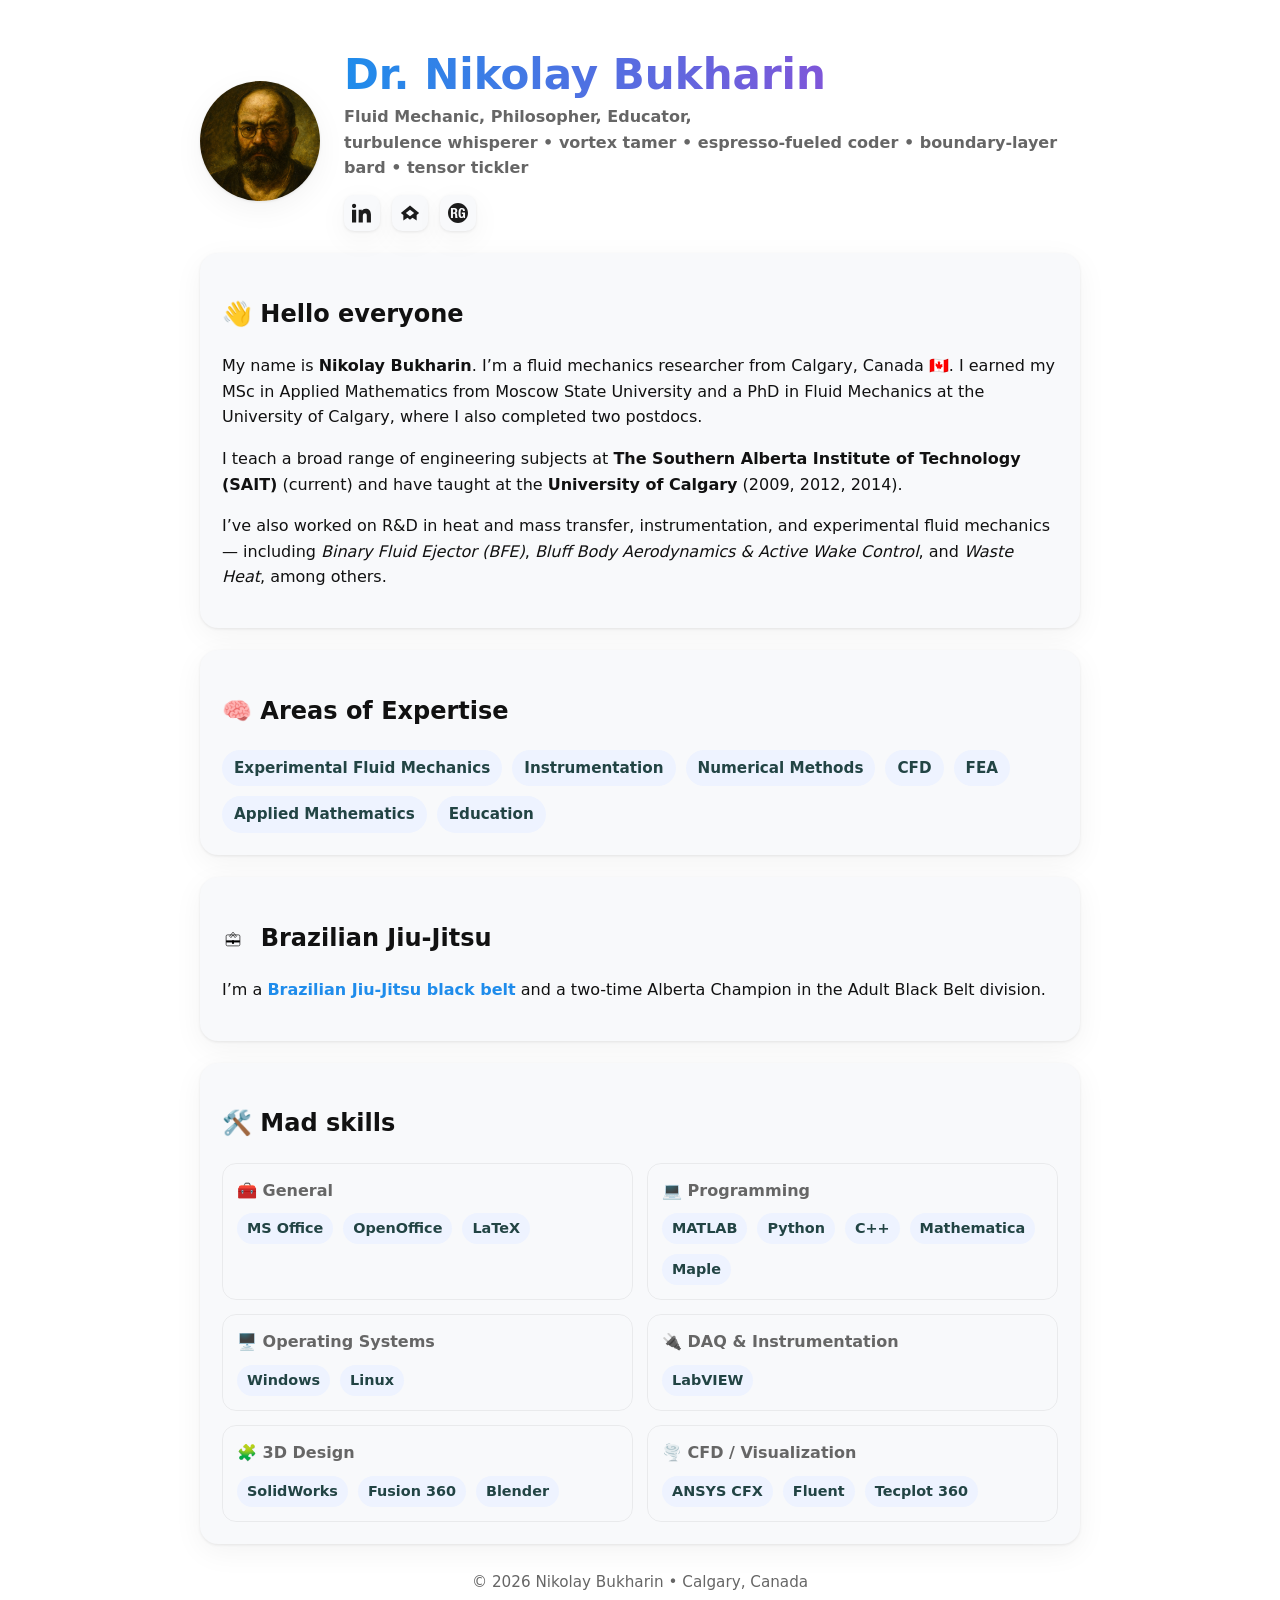
==== index.htm @ e70defe9 "Update index.htm" ====
<!doctype html>
<html lang="en">
<head>
  <meta charset="utf-8" />
  <meta name="viewport" content="width=device-width,initial-scale=1" />
  <title>Dr. Nikolay Bukharin — Fluid Mechanic</title>
  <meta name="description" content="Dr. Nikolay Bukharin — Fluid Mechanic, Philosopher, Educator, turbulence whisperer, vortex tamer, espresso-fueled coder." />
  <meta property="og:title" content="Dr. Nikolay Bukharin" />
  <meta property="og:description" content="Fluid Mechanic, Philosopher, Educator, turbulence whisperer, vortex tamer." />
  <meta property="og:type" content="website" />
  <meta property="og:image" content="og-image.jpg" />
  <meta name="theme-color" content="#1f8ceb" />
  <link rel="icon" href="favicon.ico" />
  <style>
    :root{
      --bg:#fff; --text:#111; --muted:#666; --card:#f8f9fb;
      --ring1:#1f8ceb; --ring2:#7f56d9; --ring3:#12b886;
      --accent:#1f8ceb; --accent2:#7f56d9;
      --pill:#eef3ff; --pill-text:#244;
      --shadow:0 1px 3px rgba(0,0,0,.08), 0 8px 30px rgba(0,0,0,.05);
      --maxw:880px;
    }
    @media (prefers-color-scheme: dark){
      :root{
        --bg:#0b0e11; --text:#e8eef5; --muted:#a9b3c1; --card:#11151b;
        --pill:#172033; --pill-text:#e8eef5; --shadow:0 8px 30px rgba(0,0,0,.35);
      }
    }
    html,body{margin:0; padding:0; background:var(--bg); color:var(--text); font:16px/1.6 system-ui, -apple-system, Segoe UI, Roboto, Inter, Arial, sans-serif;}
    .wrap{max-width:var(--maxw); margin:0 auto; padding:40px 20px 80px;}
    a{color:var(--accent); text-decoration:none;}
    a:hover{opacity:.9;}

    .hero{display:grid; grid-template-columns:120px 1fr; gap:24px; align-items:center; margin:12px 0 10px;}
    .avatar{position:relative; width:120px; aspect-ratio:1/1; border-radius:50%; overflow:hidden; box-shadow:var(--shadow);}
    .avatar img{width:100%; height:100%; object-fit:cover; display:block;}
    .ring{position:absolute; inset:-6px; border-radius:50%;
      background:conic-gradient(from 0deg, var(--ring1), var(--ring2), var(--ring3), var(--ring1));
      filter:saturate(120%); animation:spin 10s linear infinite; z-index:-1;}
    @keyframes spin{to{transform:rotate(360deg);}}
    @media (prefers-reduced-motion: reduce){ .ring{animation:none;} }

    .title{margin:0; font-size:clamp(24px, 4vw, 42px); line-height:1.1; font-weight:800;}
    .gradient{
      background:linear-gradient(90deg, var(--accent), var(--accent2));
      -webkit-background-clip:text; background-clip:text; color:transparent;
      animation:hue 14s linear infinite;
    }
    @keyframes hue{to{filter:hue-rotate(360deg);}}
    @media (prefers-reduced-motion: reduce){ .gradient{animation:none;} }
    .subtitle{margin:6px 0 0; color:var(--muted); font-weight:600;}
    .roles{display:inline-block; min-height:1.6em}

    .social{display:flex; gap:12px; margin:14px 0 0;}
    .icon{width:36px; height:36px; border-radius:10px; display:grid; place-items:center; background:var(--card); box-shadow:var(--shadow); transition:transform .12s ease;}
    .icon:hover{transform:translateY(-2px) scale(1.03);}
    .icon svg{width:20px; height:20px; fill:currentColor; color:var(--text); opacity:.95;}
    .icon--linkedin{color:#0A66C2;}
    .icon--scholar{color:#4285F4;}
    .icon--rg{color:#00CCBB;}

    .card{background:var(--card); border-radius:18px; padding:22px; box-shadow:var(--shadow); margin:22px 0;}
    .pillset{display:flex; gap:10px; flex-wrap:wrap; margin-top:10px;}
    .pill{background:var(--pill); color:var(--pill-text); padding:6px 12px; border-radius:999px; font-weight:600; font-size:.95rem;}

    .skillgrid{display:grid; grid-template-columns:1fr; gap:14px;}
    @media (min-width:720px){ .skillgrid{grid-template-columns:1fr 1fr;}}
    .skill{background:transparent; border:1px solid rgba(0,0,0,.06); border-radius:14px; padding:14px;}
    .skill h3{margin:0 0 10px; font-size:1rem; display:flex; align-items:center; gap:.5rem; color:var(--muted);}
    .skill .pillset{margin:0;}
    .skill .pill{padding:4px 10px; font-weight:600; font-size:.9rem;}

    footer{margin-top:26px; color:var(--muted); font-size:.95rem; text-align:center;}

    /* BJJ gi+belt icon */
    .gi{width:22px; height:22px; display:inline-block; vertical-align:-4px;}
    .gi path, .gi rect{stroke:currentColor; stroke-width:2; fill:none;}
    .gi .belt, .gi .knot{fill:#000; stroke:none;}
    @media (prefers-color-scheme: dark){
      .gi .belt, .gi .knot{fill:#e8eef5;}
    }
  </style>
</head>
<body>
  <div class="wrap">
    <header class="hero">
      <div class="avatar">
        <img src="./profile.jpg" alt="Portrait of Dr. Nikolay Bukharin" />
        <span class="ring" aria-hidden="true"></span>
      </div>
      <div>
        <h1 class="title"><span class="gradient">Dr. Nikolay Bukharin</span></h1>
        <div class="subtitle">
          <span>Fluid Mechanic, Philosopher, Educator, </span>
          <span class="roles" id="roles">turbulence whisperer • vortex tamer • espresso-fueled coder • boundary-layer bard • tensor tickler</span>
        </div>

        <nav class="social" aria-label="Social links">
          <!-- LinkedIn -->
          <a class="icon icon--linkedin" href="https://www.linkedin.com/in/nikolay-bukharin-480bb919/" target="_blank" rel="noopener" aria-label="LinkedIn">
            <svg viewBox="0 0 24 24" aria-hidden="true"><path d="M4.98 3.5C4.98 4.88 3.86 6 2.5 6S0 4.88 0 3.5 1.12 1 2.5 1s2.48 1.12 2.48 2.5zM0 23.5h5V7.98H0V23.5zM8 23.5h5v-7.74c0-2.06.74-3.46 2.6-3.46 1.42 0 2.14 1.01 2.14 2.49v8.71h5v-9.34c0-4.99-2.66-7.31-6.22-7.31-2.86 0-4.12 1.6-4.82 2.72h.04V7.98H8c.07 1.48 0 15.52 0 15.52z"/></svg>
          </a>
          <!-- Google Scholar -->
          <a class="icon icon--scholar" href="https://scholar.google.com/citations?user=UNBFQtYAAAAJ&hl=en" target="_blank" rel="noopener" aria-label="Google Scholar">
            <svg viewBox="0 0 24 24" aria-hidden="true"><path d="M12 3L1 12l3 2.4V21l5-3.2 3 2.2 3-2.2L20 21v-6.6l3-2.4zM7 12l5-4 5 4-5 4-5-4z"/></svg>
          </a>
          <!-- ResearchGate (RG logo) -->
          <a class="icon icon--rg" href="https://www.researchgate.net/profile/Nikolay-Bukharin" target="_blank" rel="noopener" aria-label="ResearchGate">
            <!-- CC0-style RG mark; color via currentColor -->
            <svg viewBox="0 0 97.75 97.75" aria-hidden="true">
              <path d="M28.781,32.006h-4.592V45.85h4.051c2.342,0,4.143-0.549,5.404-1.646c1.261-1.098,1.891-2.945,1.891-5.545 C35.535,34.225,33.284,32.006,28.781,32.006z"/>
              <path d="M48.875,0C21.883,0,0,21.883,0,48.875S21.883,97.75,48.875,97.75S97.75,75.867,97.75,48.875S75.867,0,48.875,0z M47.153,72.867H36.495c-0.502-0.67-0.821-1.443-0.956-2.318c-0.138-0.873-0.229-1.779-0.273-2.721l-0.267-9.207 c-0.09-1.883-0.557-3.359-1.401-4.436c-0.845-1.074-2.27-1.613-4.271-1.613h-5.138v20.295h-9.728V24.883h17.967 c4.053,0,7.203,1.018,9.456,3.057c2.251,2.039,3.377,5.143,3.377,9.309c0,3.225-0.653,5.857-1.959,7.896 c-1.306,2.039-3.332,3.35-6.079,3.934v0.133c1.666,0.226,2.994,0.64,3.985,1.244c0.99,0.604,1.757,1.479,2.296,2.621 c0.541,1.143,0.912,2.588,1.114,4.336c0.204,1.746,0.327,3.896,0.372,6.451c0.045,2.553,0.191,4.502,0.439,5.846 c0.247,1.347,0.821,2.265,1.723,2.756L47.153,72.867L47.153,72.867z M83.288,72.867h-7.16v-4.434h-0.135 c-1.173,1.881-2.578,3.248-4.222,4.098c-1.645,0.852-3.614,1.277-5.91,1.277c-2.971,0-5.393-0.55-7.262-1.646 c-1.869-1.098-3.332-2.721-4.389-4.871c-1.061-2.15-1.77-4.807-2.129-7.965c-0.361-3.16-0.54-6.82-0.54-10.988 c0-4.033,0.259-7.572,0.776-10.621c0.518-3.045,1.406-5.588,2.668-7.627c1.261-2.037,2.928-3.572,4.998-4.604 c2.07-1.029,4.66-1.545,7.768-1.545c5.312,0,9.141,1.309,11.482,3.932c2.342,2.621,3.512,6.373,3.512,11.258h-9.32 c0-0.852-0.102-1.76-0.305-2.723c-0.201-0.963-0.529-1.836-0.979-2.621c-0.451-0.783-1.024-1.434-1.723-1.951 c-0.697-0.512-1.543-0.771-2.531-0.771c-2.344,0-4.031,1.299-5.066,3.898c-1.036,2.599-1.553,6.9-1.553,12.904 c0,2.912,0.09,5.523,0.269,7.83c0.18,2.309,0.509,4.279,0.979,5.914c0.474,1.635,1.148,2.889,2.025,3.764 c0.88,0.873,2.016,1.311,3.412,1.311c0.584,0,1.227-0.158,1.924-0.473c0.698-0.311,1.352-0.781,1.959-1.41 c0.607-0.627,1.114-1.42,1.52-2.385c0.406-0.963,0.608-2.094,0.608-3.395v-4.906h-6.417v-7.125h15.738L83.288,72.867 L83.288,72.867z"/>
            </svg>
          </a>
        </nav>
      </div>
    </header>

    <section class="card" aria-label="About">
      <h2>👋 Hello everyone</h2>
      <p>My name is <strong>Nikolay Bukharin</strong>. I’m a fluid mechanics researcher from Calgary, Canada 🇨🇦. I earned my MSc in Applied Mathematics from Moscow State University and a PhD in Fluid Mechanics at the University of Calgary, where I also completed two postdocs.</p>
      <p>I teach a broad range of engineering subjects at <strong>The Southern Alberta Institute of Technology (SAIT)</strong> (current) and have taught at the <strong>University of Calgary</strong> (2009, 2012, 2014).</p>
      <p>I’ve also worked on R&amp;D in heat and mass transfer, instrumentation, and experimental fluid mechanics — including <em>Binary Fluid Ejector (BFE)</em>, <em>Bluff Body Aerodynamics &amp; Active Wake Control</em>, and <em>Waste Heat</em>, among others.</p>
    </section>

    <section class="card" aria-label="Expertise">
      <h2>🧠 Areas of Expertise</h2>
      <div class="pillset">
        <span class="pill">Experimental Fluid Mechanics</span>
        <span class="pill">Instrumentation</span>
        <span class="pill">Numerical Methods</span>
        <span class="pill">CFD</span>
        <span class="pill">FEA</span>
        <span class="pill">Applied Mathematics</span>
        <span class="pill">Education</span>
      </div>
    </section>

    <section class="card" aria-label="BJJ">
      <h2>
        <!-- Gi + black belt icon -->
        <svg class="gi" viewBox="0 0 64 64" aria-hidden="true">
          <!-- gi body -->
          <rect x="12" y="20" width="40" height="32" rx="4"></rect>
          <!-- lapels -->
          <path d="M32 12 L22 24 L26 28 L32 20 L38 28 L42 24 Z"></path>
          <!-- belt -->
          <rect class="belt" x="12" y="36" width="40" height="6"></rect>
          <rect class="knot" x="29" y="36" width="6" height="10"></rect>
        </svg>
        &nbsp;Brazilian Jiu-Jitsu
      </h2>
      <p>I’m a <a href="https://rockymountainbjj.com/new-page-4" target="_blank" rel="noopener"><strong>Brazilian Jiu-Jitsu black belt</strong></a> and a two-time Alberta Champion in the Adult Black Belt division.</p>
    </section>

    <section class="card" aria-label="Mad skills">
      <h2>🛠️ Mad skills</h2>

      <div class="skillgrid">
        <div class="skill">
          <h3>🧰 General</h3>
          <div class="pillset">
            <span class="pill">MS Office</span>
            <span class="pill">OpenOffice</span>
            <span class="pill">LaTeX</span>
          </div>
        </div>

        <div class="skill">
          <h3>💻 Programming</h3>
          <div class="pillset">
            <span class="pill">MATLAB</span>
            <span class="pill">Python</span>
            <span class="pill">C++</span>
            <span class="pill">Mathematica</span>
            <span class="pill">Maple</span>
          </div>
        </div>

        <div class="skill">
          <h3>🖥️ Operating Systems</h3>
          <div class="pillset">
            <span class="pill">Windows</span>
            <span class="pill">Linux</span>
          </div>
        </div>

        <div class="skill">
          <h3>🔌 DAQ &amp; Instrumentation</h3>
          <div class="pillset">
            <span class="pill">LabVIEW</span>
          </div>
        </div>

        <div class="skill">
          <h3>🧩 3D Design</h3>
          <div class="pillset">
            <span class="pill">SolidWorks</span>
            <span class="pill">Fusion 360</span>
            <span class="pill">Blender</span>
          </div>
        </div>

        <div class="skill">
          <h3>🌪️ CFD / Visualization</h3>
          <div class="pillset">
            <span class="pill">ANSYS CFX</span>
            <span class="pill">Fluent</span>
            <span class="pill">Tecplot 360</span>
          </div>
        </div>
      </div>
    </section>

    <footer>
      <p>© <span id="y"></span> Nikolay Bukharin • Calgary, Canada</p>
    </footer>
  </div>

  <script>
    document.getElementById('y').textContent = new Date().getFullYear();
    const rolesEl = document.getElementById('roles');
    const roles = [
      "Turbulence whisperer",
      "Vortex tamer",
      "Espresso-fueled coder",
      "Boundary-layer bard",
      "Tensor tickler",
      "Reynolds wrangler",
      "CFD sommelier",
      "Nyquist ninja",
      "Cultivator",
      "Proud Prandtl",
      "Lost Kuzma",
      "Environmental Labourer"
         ];
    const reduce = window.matchMedia("(prefers-reduced-motion: reduce)").matches;
    if(rolesEl && !reduce){
      let i = 0;
      setInterval(() => {
        i = (i+1) % roles.length;
        rolesEl.style.opacity = 0;
        setTimeout(() => { rolesEl.textContent = roles[i]; rolesEl.style.opacity = 1; }, 160);
      }, 2200);
    }
  </script>
</body>
</html>
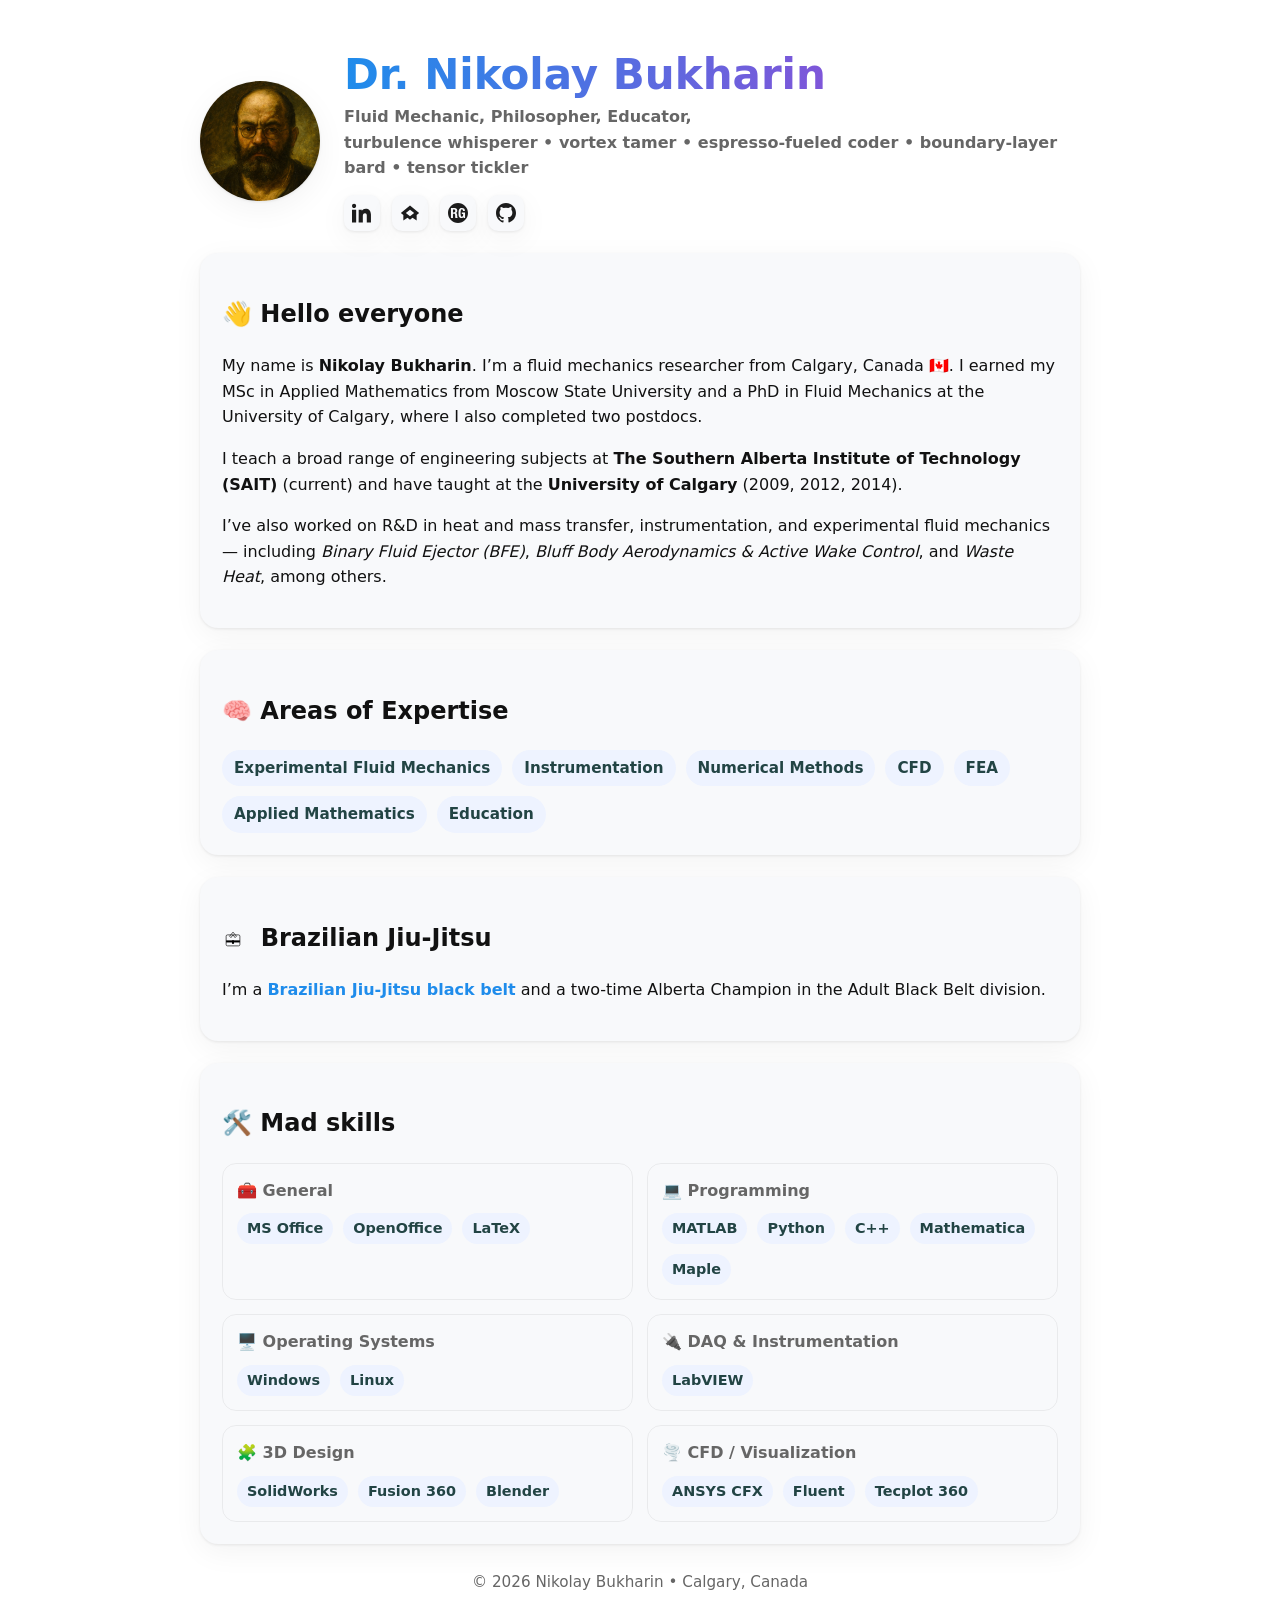
==== commit c99675e3: "Update index.htm" ====
--- a/index.htm
+++ b/index.htm
@@ -79,6 +79,10 @@
     @media (prefers-color-scheme: dark){
       .gi .belt, .gi .knot{fill:#e8eef5;}
     }
+    
+   .icon--github{color:#24292e;}
+   @media (prefers-color-scheme: dark){ .icon--github{color:#e8eef5;} }
+    
   </style>
 </head>
 <body>
@@ -112,6 +116,14 @@
               <path d="M48.875,0C21.883,0,0,21.883,0,48.875S21.883,97.75,48.875,97.75S97.75,75.867,97.75,48.875S75.867,0,48.875,0z M47.153,72.867H36.495c-0.502-0.67-0.821-1.443-0.956-2.318c-0.138-0.873-0.229-1.779-0.273-2.721l-0.267-9.207 c-0.09-1.883-0.557-3.359-1.401-4.436c-0.845-1.074-2.27-1.613-4.271-1.613h-5.138v20.295h-9.728V24.883h17.967 c4.053,0,7.203,1.018,9.456,3.057c2.251,2.039,3.377,5.143,3.377,9.309c0,3.225-0.653,5.857-1.959,7.896 c-1.306,2.039-3.332,3.35-6.079,3.934v0.133c1.666,0.226,2.994,0.64,3.985,1.244c0.99,0.604,1.757,1.479,2.296,2.621 c0.541,1.143,0.912,2.588,1.114,4.336c0.204,1.746,0.327,3.896,0.372,6.451c0.045,2.553,0.191,4.502,0.439,5.846 c0.247,1.347,0.821,2.265,1.723,2.756L47.153,72.867L47.153,72.867z M83.288,72.867h-7.16v-4.434h-0.135 c-1.173,1.881-2.578,3.248-4.222,4.098c-1.645,0.852-3.614,1.277-5.91,1.277c-2.971,0-5.393-0.55-7.262-1.646 c-1.869-1.098-3.332-2.721-4.389-4.871c-1.061-2.15-1.77-4.807-2.129-7.965c-0.361-3.16-0.54-6.82-0.54-10.988 c0-4.033,0.259-7.572,0.776-10.621c0.518-3.045,1.406-5.588,2.668-7.627c1.261-2.037,2.928-3.572,4.998-4.604 c2.07-1.029,4.66-1.545,7.768-1.545c5.312,0,9.141,1.309,11.482,3.932c2.342,2.621,3.512,6.373,3.512,11.258h-9.32 c0-0.852-0.102-1.76-0.305-2.723c-0.201-0.963-0.529-1.836-0.979-2.621c-0.451-0.783-1.024-1.434-1.723-1.951 c-0.697-0.512-1.543-0.771-2.531-0.771c-2.344,0-4.031,1.299-5.066,3.898c-1.036,2.599-1.553,6.9-1.553,12.904 c0,2.912,0.09,5.523,0.269,7.83c0.18,2.309,0.509,4.279,0.979,5.914c0.474,1.635,1.148,2.889,2.025,3.764 c0.88,0.873,2.016,1.311,3.412,1.311c0.584,0,1.227-0.158,1.924-0.473c0.698-0.311,1.352-0.781,1.959-1.41 c0.607-0.627,1.114-1.42,1.52-2.385c0.406-0.963,0.608-2.094,0.608-3.395v-4.906h-6.417v-7.125h15.738L83.288,72.867 L83.288,72.867z"/>
             </svg>
           </a>
+
+          <!-- GitHub -->
+          <a class="icon icon--github" href="https://github.com/RufusDreifus" target="_blank" rel="noopener" aria-label="GitHub">
+             <svg viewBox="0 0 24 24" aria-hidden="true">
+                <path d="M12 0C5.37 0 0 5.37 0 12c0 5.3 3.44 9.8 8.2 11.39.6.11.82-.26.82-.58 0-.29-.01-1.05-.02-2.06-3.34.73-4.04-1.61-4.04-1.61-.55-1.41-1.34-1.79-1.34-1.79-1.09-.74.08-.73.08-.73 1.2.08 1.83 1.23 1.83 1.23 1.07 1.83 2.8 1.3 3.49.99.11-.78.42-1.3.76-1.6-2.67-.3-5.47-1.33-5.47-5.93 0-1.31.47-2.38 1.24-3.22-.13-.3-.54-1.52.12-3.18 0 0 1.01-.32 3.3 1.23a11.5 11.5 0 0 1 6 0c2.28-1.55 3.29-1.23 3.29-1.23.66 1.66.25 2.88.12 3.18.77.84 1.23 1.91 1.23 3.22 0 4.61-2.8 5.63-5.47 5.93.43.37.81 1.1.81 2.22 0 1.6-.02 2.88-.02 3.27 0 .32.21.7.82.58C20.56 21.8 24 17.3 24 12 24 5.37 18.63 0 12 0z"/>
+             </svg>
+           </a>
+        
         </nav>
       </div>
     </header>
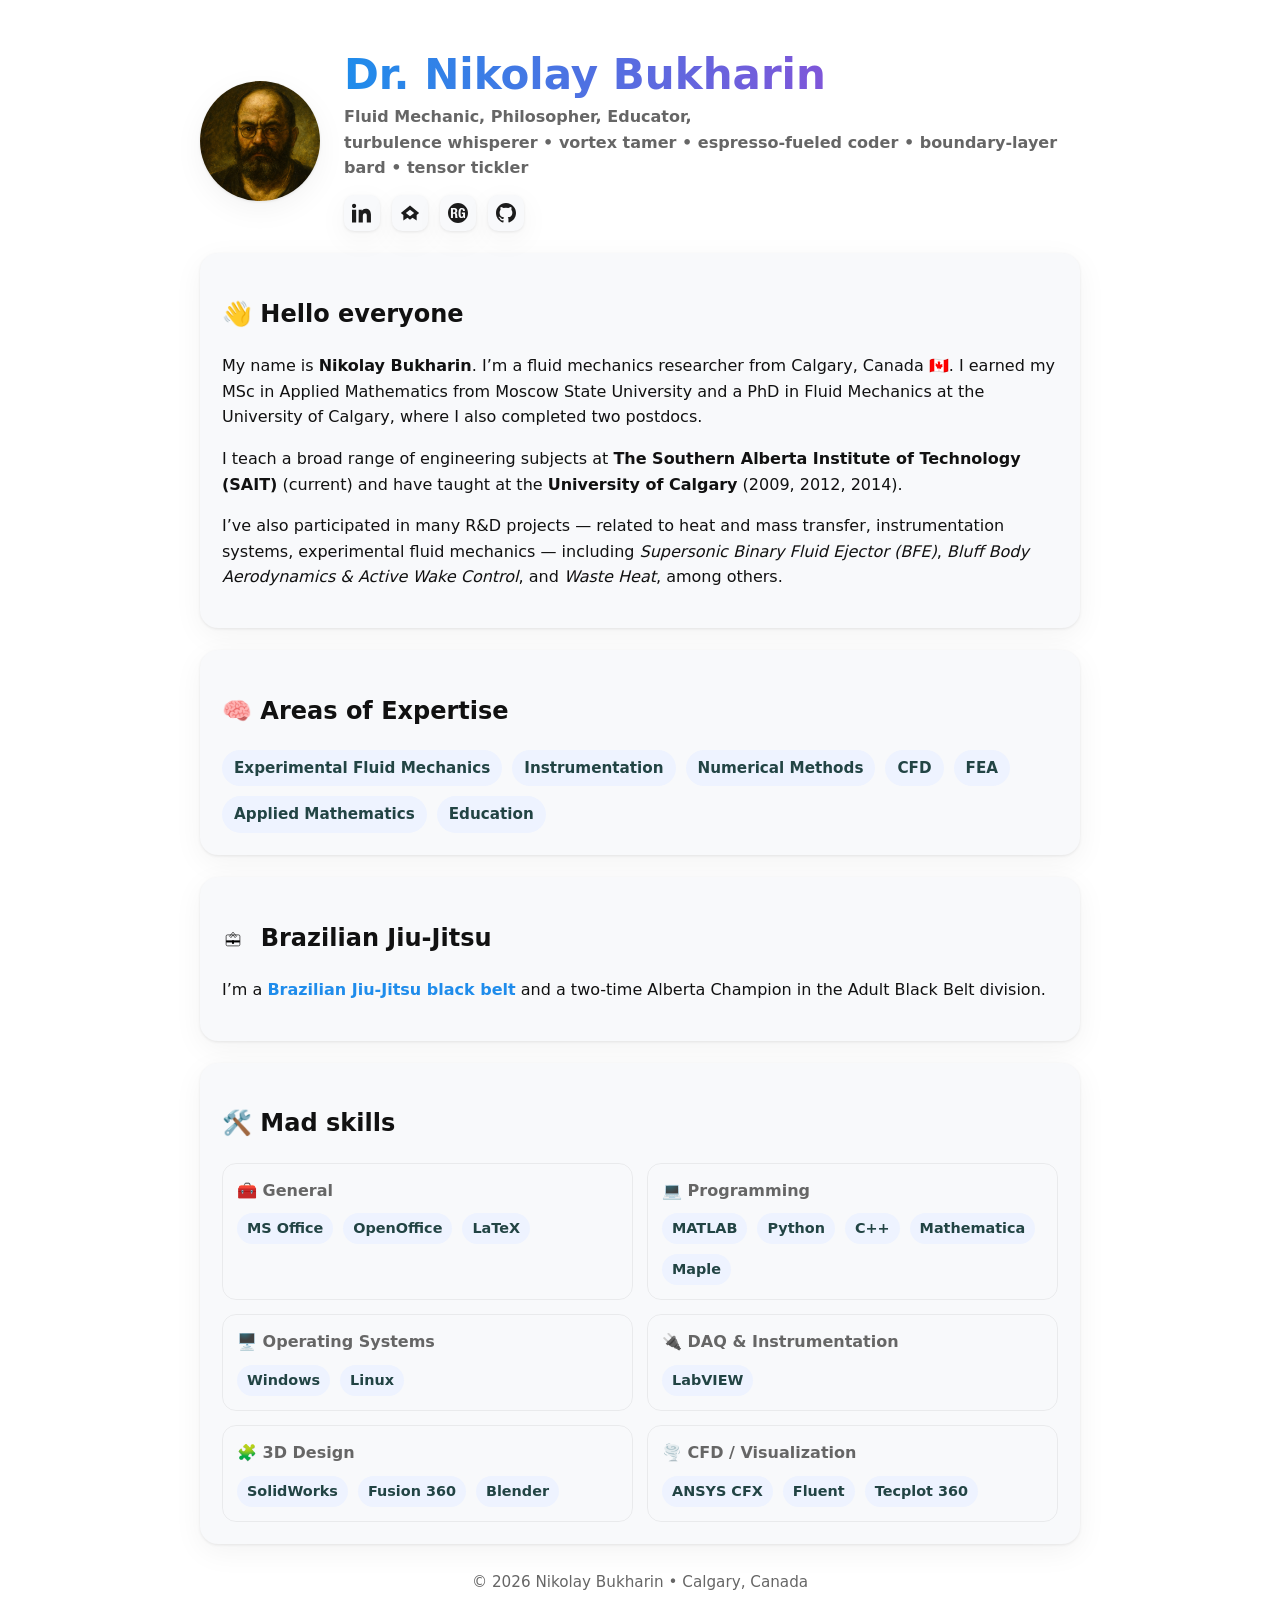
==== commit cd4e25cc: "Update index.htm" ====
--- a/index.htm
+++ b/index.htm
@@ -4,13 +4,14 @@
   <meta charset="utf-8" />
   <meta name="viewport" content="width=device-width,initial-scale=1" />
   <title>Dr. Nikolay Bukharin — Fluid Mechanic</title>
-  <meta name="description" content="Dr. Nikolay Bukharin — Fluid Mechanic, Philosopher, Educator, turbulence whisperer, vortex tamer, espresso-fueled coder." />
+  <meta name="description" content="Dr. Nikolay Bukharin — Fluid Mechanic, Philosopher, Educator, Turbulence Whisperer, Vortex Tamer, Espresso-Fueled Coder." />
   <meta property="og:title" content="Dr. Nikolay Bukharin" />
   <meta property="og:description" content="Fluid Mechanic, Philosopher, Educator, turbulence whisperer, vortex tamer." />
   <meta property="og:type" content="website" />
   <meta property="og:image" content="og-image.jpg" />
   <meta name="theme-color" content="#1f8ceb" />
-  <link rel="icon" href="favicon.ico" />
+  <!-- Favicons -->
+  <link rel="icon" href="/favicon-nb.svg" type="image/svg+xml">
   <style>
     :root{
       --bg:#fff; --text:#111; --muted:#666; --card:#f8f9fb;
@@ -132,7 +133,7 @@
       <h2>👋 Hello everyone</h2>
       <p>My name is <strong>Nikolay Bukharin</strong>. I’m a fluid mechanics researcher from Calgary, Canada 🇨🇦. I earned my MSc in Applied Mathematics from Moscow State University and a PhD in Fluid Mechanics at the University of Calgary, where I also completed two postdocs.</p>
       <p>I teach a broad range of engineering subjects at <strong>The Southern Alberta Institute of Technology (SAIT)</strong> (current) and have taught at the <strong>University of Calgary</strong> (2009, 2012, 2014).</p>
-      <p>I’ve also worked on R&amp;D in heat and mass transfer, instrumentation, and experimental fluid mechanics — including <em>Binary Fluid Ejector (BFE)</em>, <em>Bluff Body Aerodynamics &amp; Active Wake Control</em>, and <em>Waste Heat</em>, among others.</p>
+      <p>I’ve also participated in many R&amp;D projects — related to heat and mass transfer, instrumentation systems, experimental fluid mechanics — including <em>Supersonic Binary Fluid Ejector (BFE)</em>, <em>Bluff Body Aerodynamics &amp; Active Wake Control</em>, and <em>Waste Heat</em>, among others.</p>
     </section>
 
     <section class="card" aria-label="Expertise">
@@ -243,7 +244,7 @@
       "Nyquist ninja",
       "Cultivator",
       "Proud Prandtl",
-      "Lost Kuzma",
+      "Trivial Kuzma",
       "Environmental Labourer"
          ];
     const reduce = window.matchMedia("(prefers-reduced-motion: reduce)").matches;
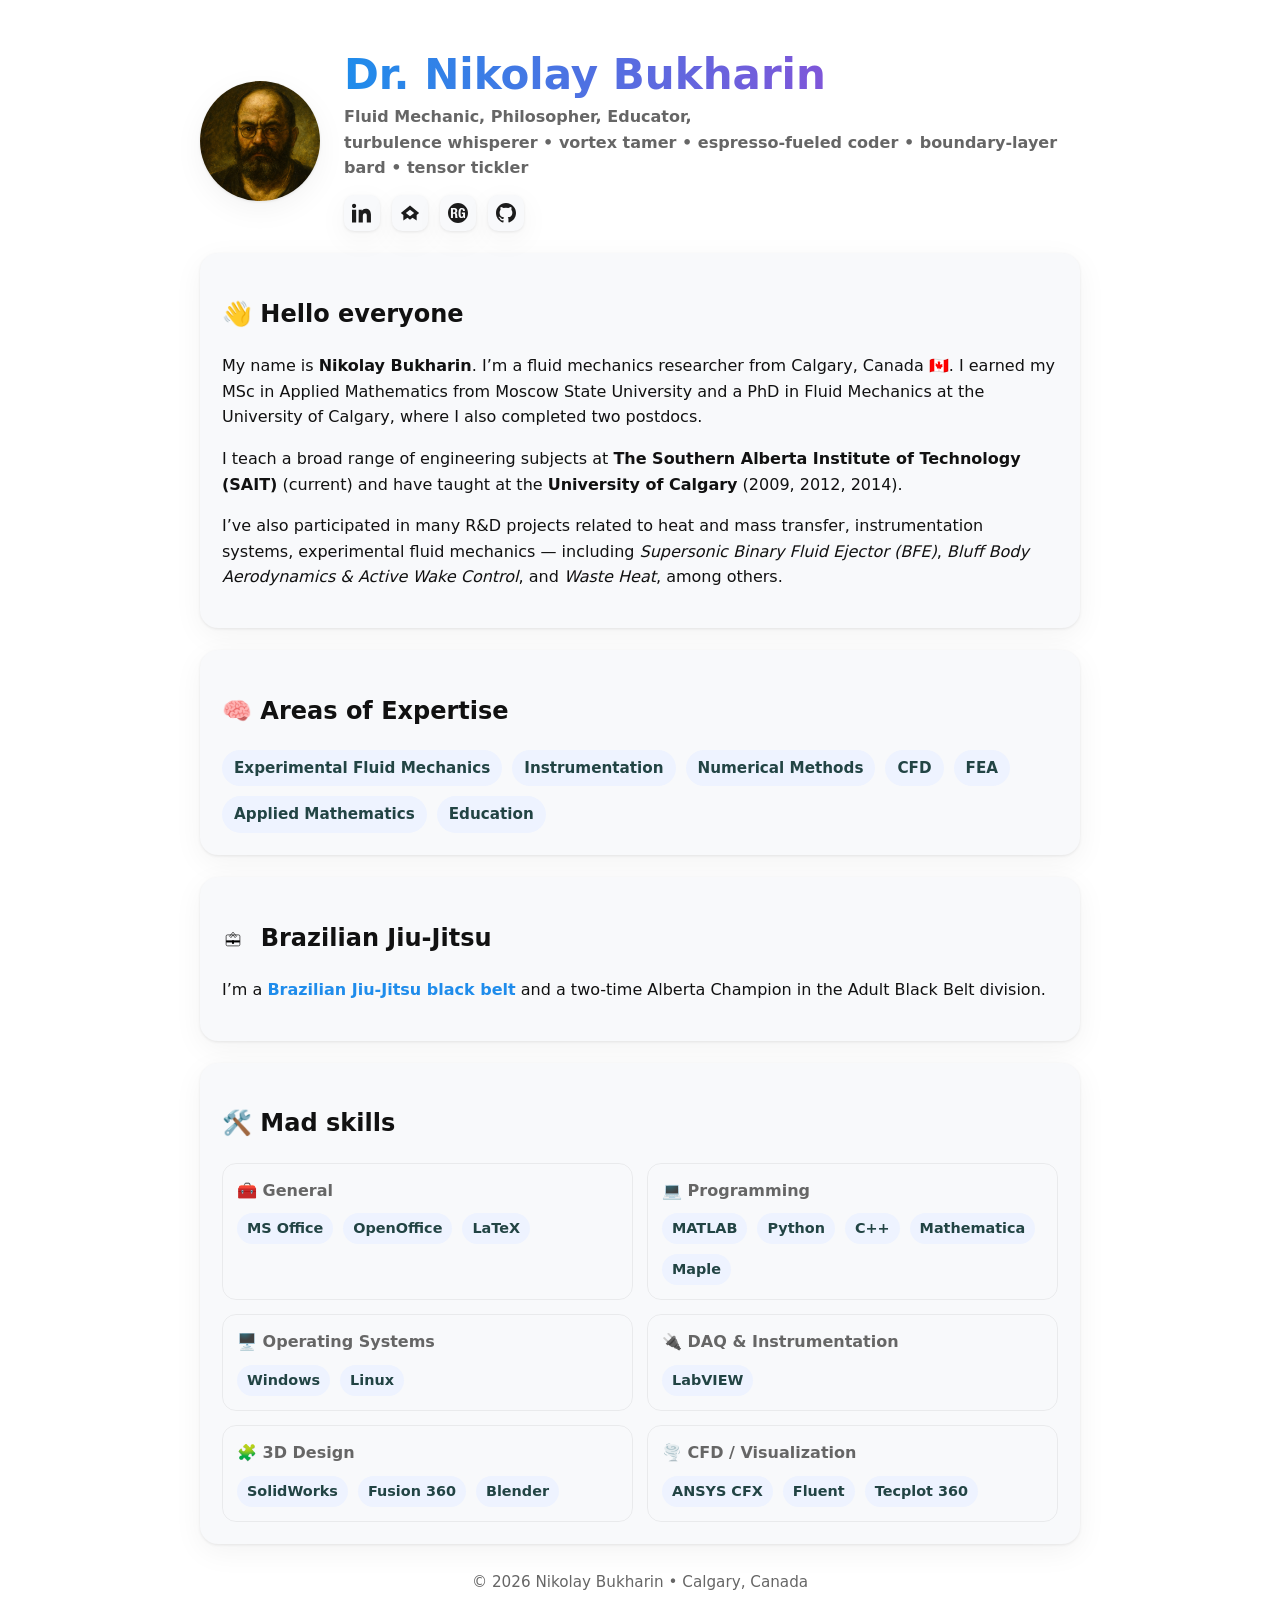
==== commit 1cf96d49: "Update index.htm" ====
--- a/index.htm
+++ b/index.htm
@@ -133,7 +133,7 @@
       <h2>👋 Hello everyone</h2>
       <p>My name is <strong>Nikolay Bukharin</strong>. I’m a fluid mechanics researcher from Calgary, Canada 🇨🇦. I earned my MSc in Applied Mathematics from Moscow State University and a PhD in Fluid Mechanics at the University of Calgary, where I also completed two postdocs.</p>
       <p>I teach a broad range of engineering subjects at <strong>The Southern Alberta Institute of Technology (SAIT)</strong> (current) and have taught at the <strong>University of Calgary</strong> (2009, 2012, 2014).</p>
-      <p>I’ve also participated in many R&amp;D projects — related to heat and mass transfer, instrumentation systems, experimental fluid mechanics — including <em>Supersonic Binary Fluid Ejector (BFE)</em>, <em>Bluff Body Aerodynamics &amp; Active Wake Control</em>, and <em>Waste Heat</em>, among others.</p>
+      <p>I’ve also participated in many R&amp;D projects related to heat and mass transfer, instrumentation systems, experimental fluid mechanics — including <em>Supersonic Binary Fluid Ejector (BFE)</em>, <em>Bluff Body Aerodynamics &amp; Active Wake Control</em>, and <em>Waste Heat</em>, among others.</p>
     </section>
 
     <section class="card" aria-label="Expertise">
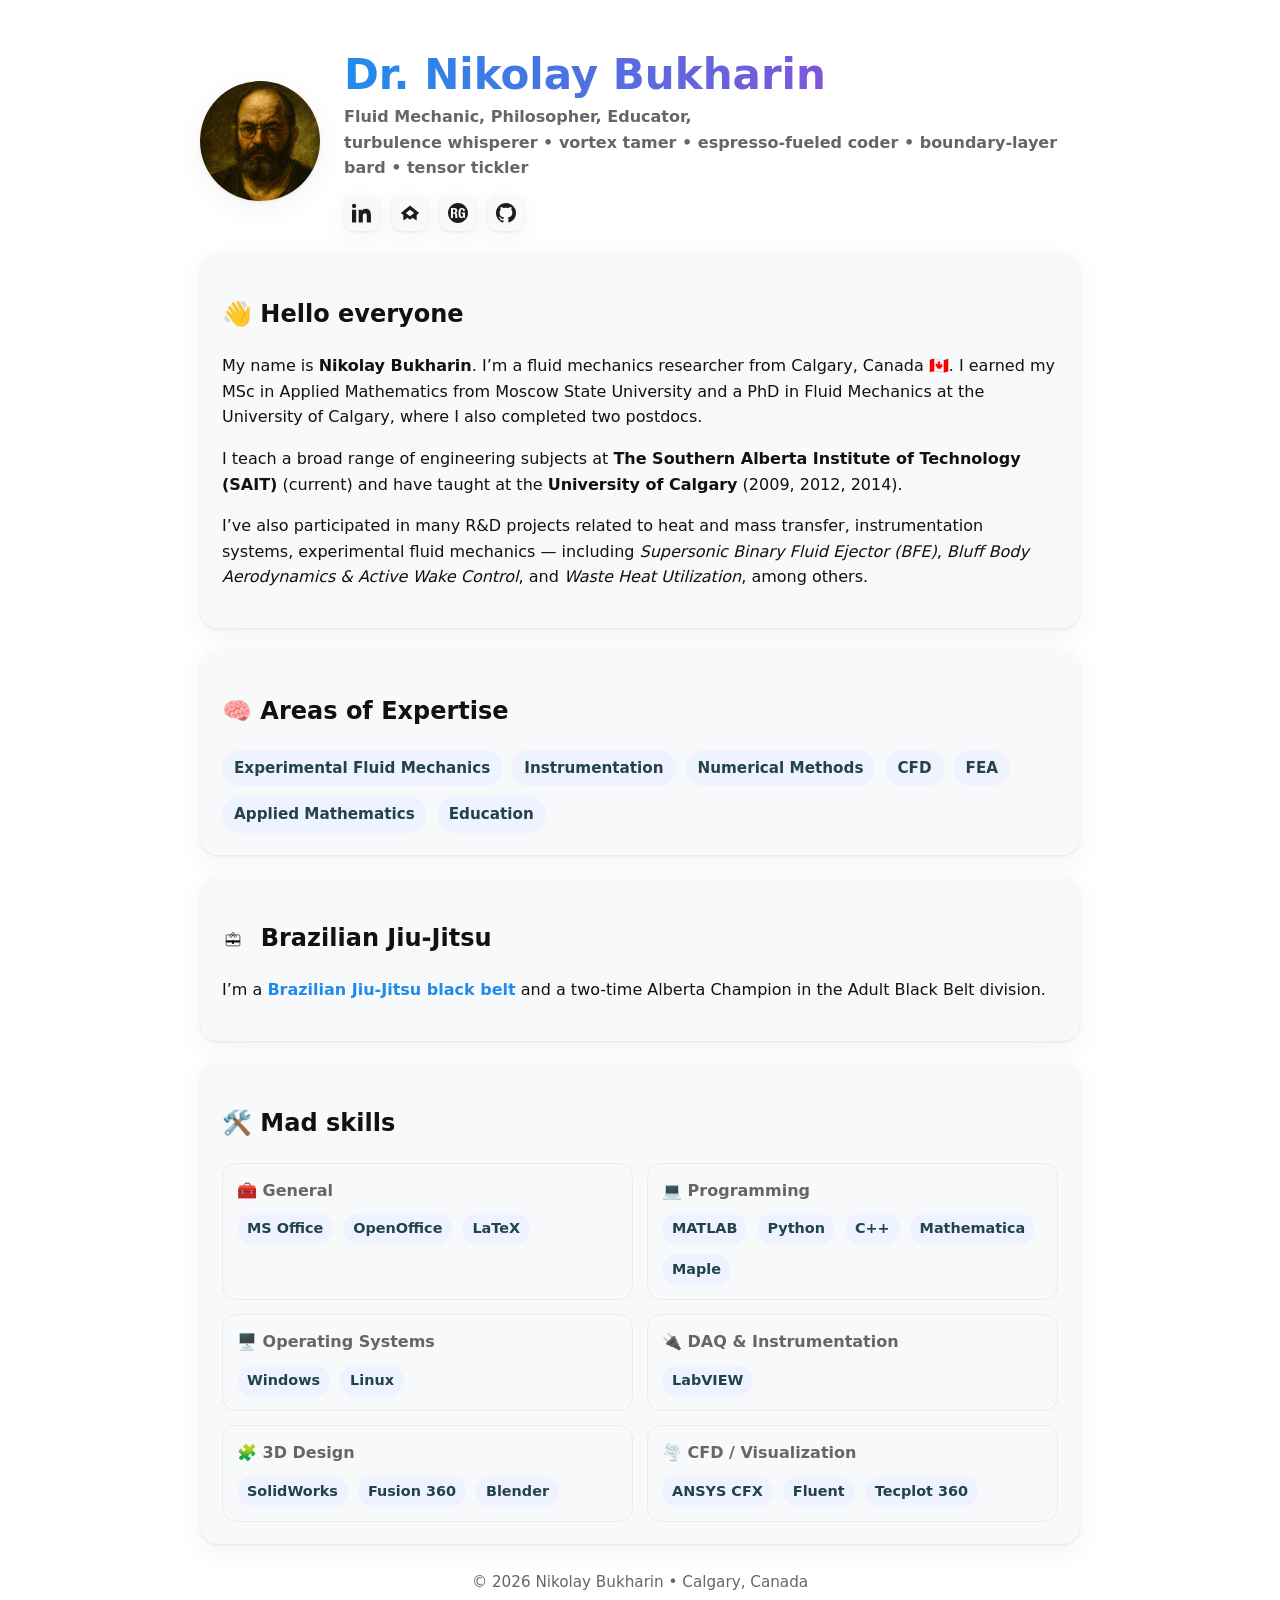
==== commit 7474adab: "Update index.htm" ====
--- a/index.htm
+++ b/index.htm
@@ -133,7 +133,7 @@
       <h2>👋 Hello everyone</h2>
       <p>My name is <strong>Nikolay Bukharin</strong>. I’m a fluid mechanics researcher from Calgary, Canada 🇨🇦. I earned my MSc in Applied Mathematics from Moscow State University and a PhD in Fluid Mechanics at the University of Calgary, where I also completed two postdocs.</p>
       <p>I teach a broad range of engineering subjects at <strong>The Southern Alberta Institute of Technology (SAIT)</strong> (current) and have taught at the <strong>University of Calgary</strong> (2009, 2012, 2014).</p>
-      <p>I’ve also participated in many R&amp;D projects related to heat and mass transfer, instrumentation systems, experimental fluid mechanics — including <em>Supersonic Binary Fluid Ejector (BFE)</em>, <em>Bluff Body Aerodynamics &amp; Active Wake Control</em>, and <em>Waste Heat</em>, among others.</p>
+      <p>I’ve also participated in many R&amp;D projects related to heat and mass transfer, instrumentation systems, experimental fluid mechanics — including <em>Supersonic Binary Fluid Ejector (BFE)</em>, <em>Bluff Body Aerodynamics &amp; Active Wake Control</em>, and <em>Waste Heat Utilization</em>, among others.</p>
     </section>
 
     <section class="card" aria-label="Expertise">
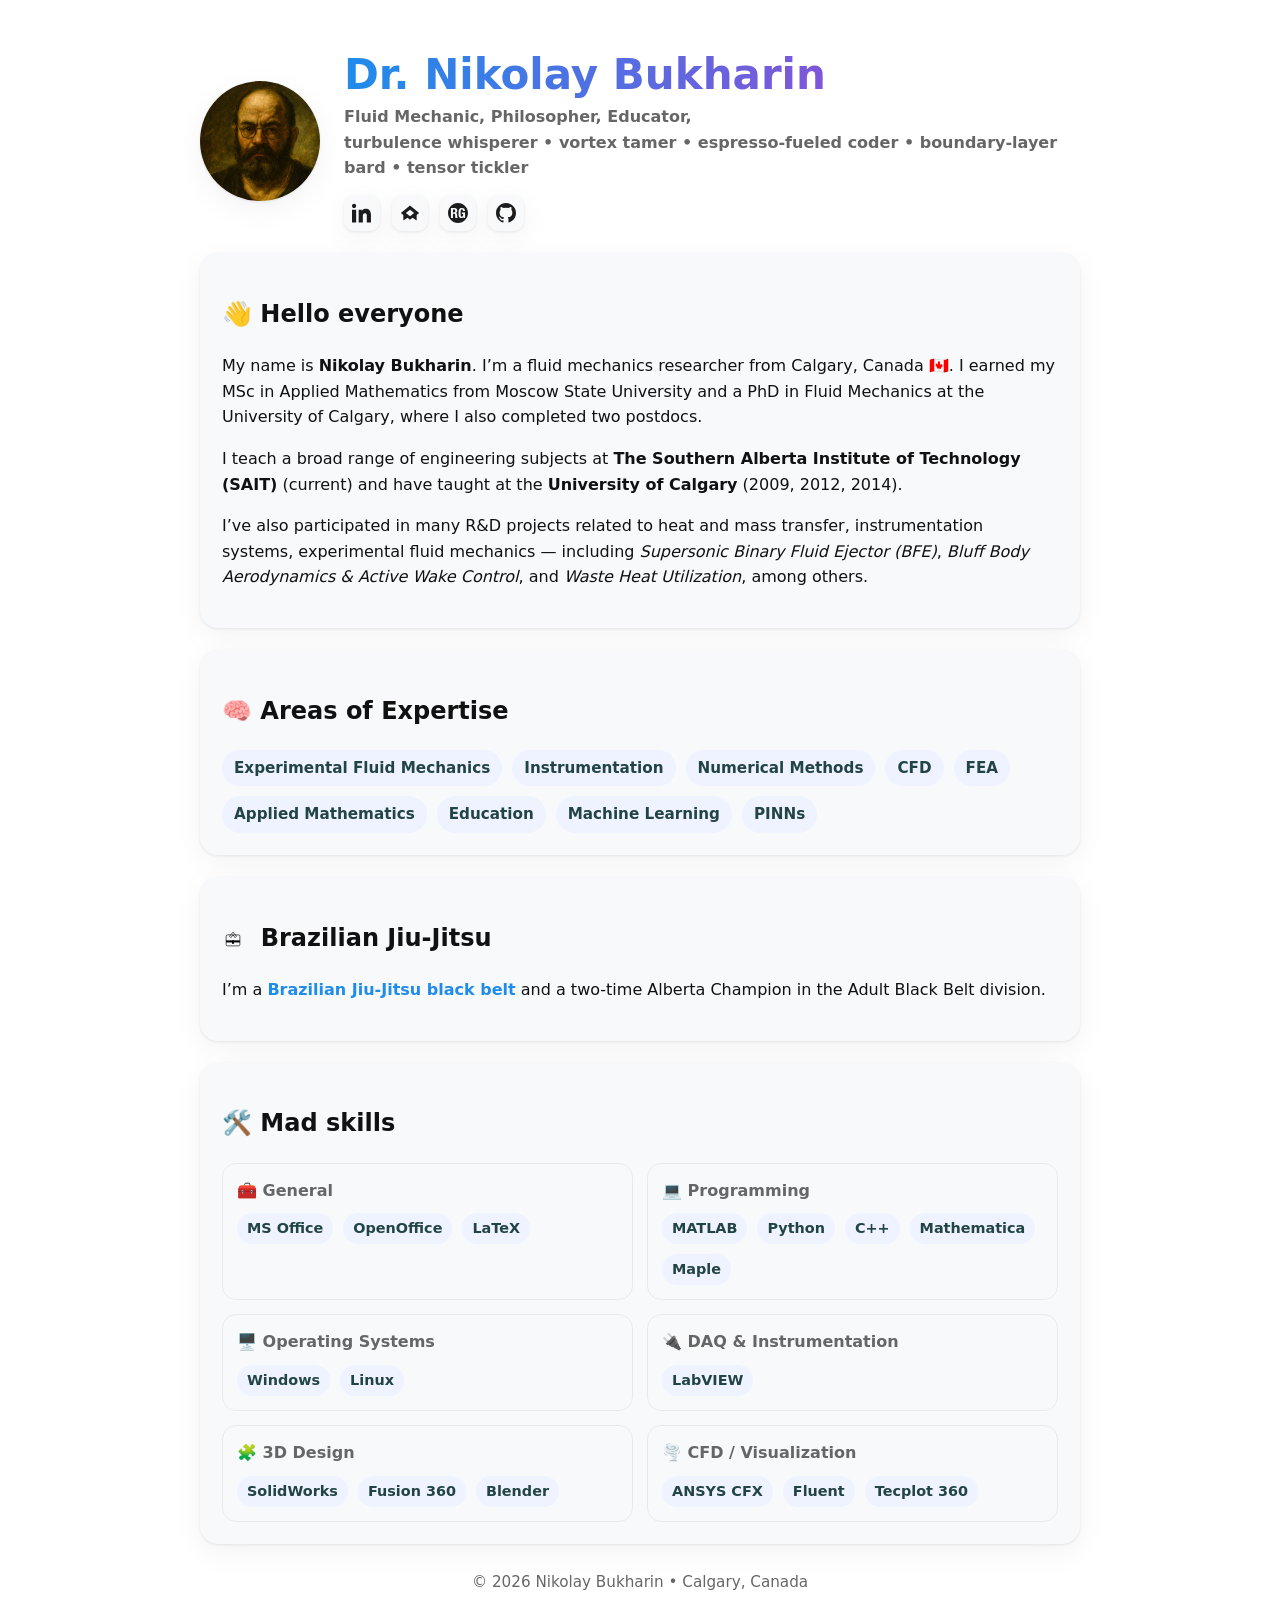
==== commit f9c41c37: "Update index.htm" ====
--- a/index.htm
+++ b/index.htm
@@ -146,6 +146,8 @@
         <span class="pill">FEA</span>
         <span class="pill">Applied Mathematics</span>
         <span class="pill">Education</span>
+        <span class="pill">Machine Learning</span>
+        <span class="pill">PINNs</span>
       </div>
     </section>
 
